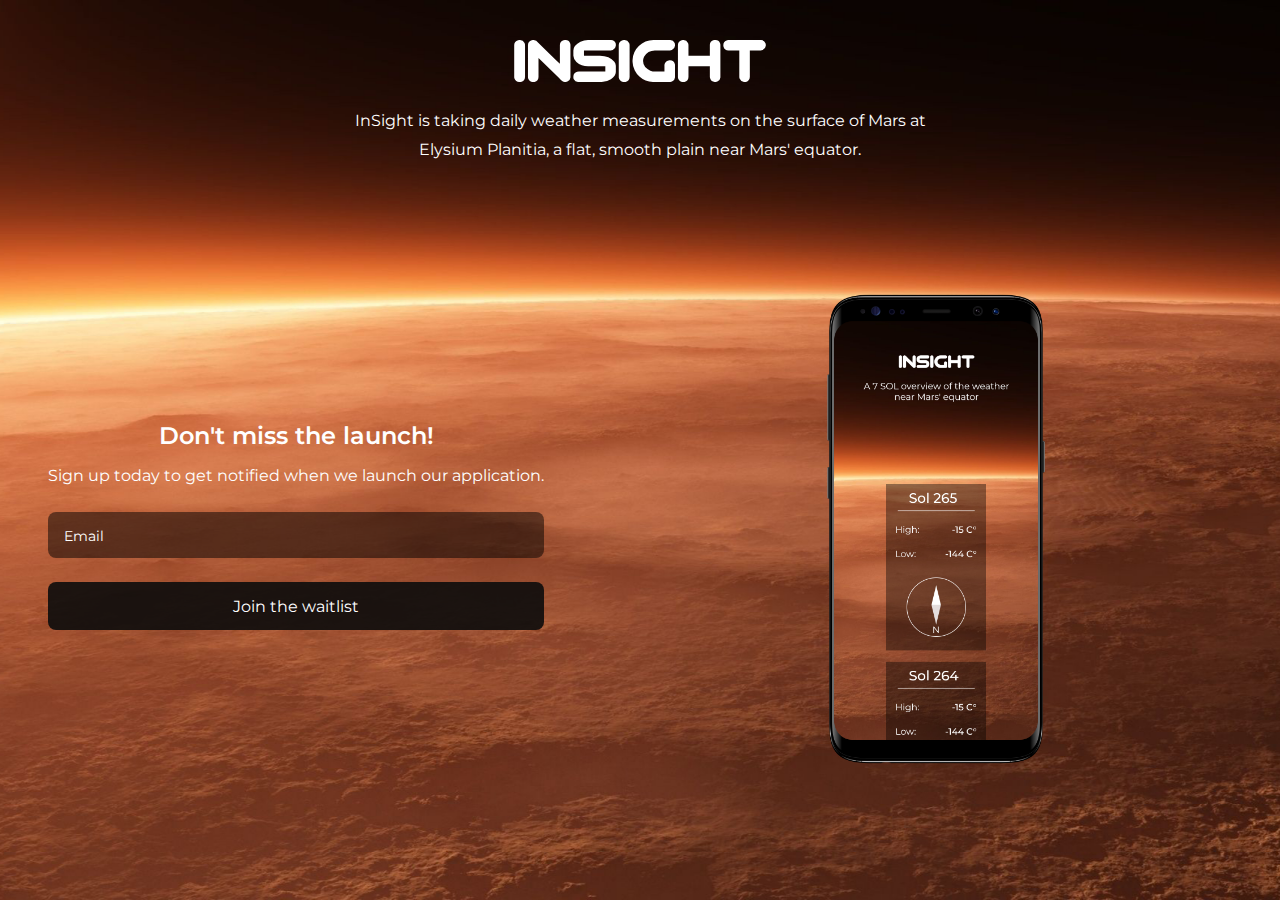
==== index.html @ 829d3c01 "fixing favicon not displaying on github pages" ====
<!DOCTYPE html>
<html lang="en">
  <head>
    <meta charset="UTF-8" />
    <meta name="viewport" content="width=device-width, initial-scale=1.0" />
    <meta http-equiv="X-UA-Compatible" content="ie=edge" />

    <!-- favicon -->
    <link rel="apple-touch-icon" sizes="180x180" href="/apple-touch-icon.png" />
    <link rel="icon" type="image/png" sizes="32x32" href="/favicon-32x32.png" />
    <link rel="icon" type="image/x-icon" sizes="32x32" href="/favicon-32x32.png" />
    <link rel="icon" type="image/png" sizes="16x16" href="/favicon-16x16.png" />
    <link rel="icon" type="image/x-icon" sizes="16x16" href="/favicon-16x16.png" />
    <link rel="manifest" href="/site.json" />
    <meta name="msapplication-TileColor" content="#ffffff" />
    <meta name="theme-color" content="#ffffff" />

    <!-- styling -->
    <link rel="stylesheet" href="css/normalize.css" />
    <link rel="stylesheet" href="css/screen.css" />

    <!-- font -->
    <link href="https://fonts.googleapis.com/css?family=Montserrat:400,600&display=swap" rel="stylesheet" />

    <!-- script -->
    <script src="./script/app.js"></script>
    <title>InSight</title>
  </head>
  <body>
    <section class="o-row u-pt-clear">
      <div class="o-container ">
        <h1>
          <svg class="c-logo" xmlns="http://www.w3.org/2000/svg" width="134.219" height="22.406" viewBox="0 0 134.219 22.406">
            <path
              id="Path_990"
              data-name="Path 990"
              d="M2.7-22.406h.422a2.772,2.772,0,0,1,2.391,1.594,2.665,2.665,0,0,1,.266,1.234V-2.687A2.788,2.788,0,0,1,3.625-.047,2.305,2.305,0,0,1,3.219,0H2.578A2.723,2.723,0,0,1,.188-1.719,2.13,2.13,0,0,1,0-2.516V-19.8a2.7,2.7,0,0,1,2.063-2.516A2.443,2.443,0,0,1,2.7-22.406Zm7.266,0h.406A3.438,3.438,0,0,1,12.828-21Q20.7-13.25,24.375-9.7v-9.7A2.86,2.86,0,0,1,26.3-22.281a2.72,2.72,0,0,1,.766-.125h.391a2.736,2.736,0,0,1,2.375,1.672,2.743,2.743,0,0,1,.172.8V-2.422a2.6,2.6,0,0,1-1.609,2.2A1.954,1.954,0,0,1,27.547,0h-.625q-1.2,0-2.984-2.078L12.969-12.8V-2.687A2.776,2.776,0,0,1,10.859-.047,2.06,2.06,0,0,1,10.469,0H9.844A2.667,2.667,0,0,1,7.516-1.719a2.293,2.293,0,0,1-.172-.8V-19.8a2.687,2.687,0,0,1,2-2.516A2.4,2.4,0,0,1,9.969-22.406Zm29.375,0h12.3a2.671,2.671,0,0,1,2.531,1.859,2.06,2.06,0,0,1,.047.391v.844a2.671,2.671,0,0,1-1.656,2.25,3.549,3.549,0,0,1-1.062.219H37.219v2.813h8.5q5.172,0,7.7,3.266a4.091,4.091,0,0,1,.8,2.078v3.344q0,1.953-2.625,3.844A9.609,9.609,0,0,1,46.656,0H34.016a2.7,2.7,0,0,1-2.234-1.453,2.028,2.028,0,0,1-.219-.844v-.609a2.687,2.687,0,0,1,2-2.516,3.478,3.478,0,0,1,1.031-.141H48.609V-8.375H39.625a9.524,9.524,0,0,1-6.453-2.344,4.674,4.674,0,0,1-1.609-3.266v-2.828q0-2.75,3.781-4.719A10.957,10.957,0,0,1,39.344-22.406Zm19.141,0h.422A2.772,2.772,0,0,1,61.3-20.812a2.666,2.666,0,0,1,.266,1.234V-2.687A2.788,2.788,0,0,1,59.406-.047,2.305,2.305,0,0,1,59,0h-.641a2.723,2.723,0,0,1-2.391-1.719,2.13,2.13,0,0,1-.187-.8V-19.8a2.7,2.7,0,0,1,2.063-2.516A2.443,2.443,0,0,1,58.484-22.406Zm15.8,0h8.953a2.835,2.835,0,0,1,2.375,1.625,3.76,3.76,0,0,1,.172.844v.625a2.626,2.626,0,0,1-1.687,2.25,2.782,2.782,0,0,1-1.031.219H75.531a6.784,6.784,0,0,0-6.25,3.391,5.326,5.326,0,0,0-.531,2.3q0,3.313,3.875,5.109a7.705,7.705,0,0,0,2.547.484h4.984V-8.375a2.881,2.881,0,0,1,1.75-2.953,2.079,2.079,0,0,1,.969-.234h.234a2.743,2.743,0,0,1,2.625,2.078,2.06,2.06,0,0,1,.047.391v6.672a2.6,2.6,0,0,1-1.609,2.2A1.954,1.954,0,0,1,83.328,0H74a11.244,11.244,0,0,1-7.219-2.953,10.926,10.926,0,0,1-2.453-3.219,10.214,10.214,0,0,1-1.2-4.594v-.828a10.886,10.886,0,0,1,3.344-7.547A11.407,11.407,0,0,1,74.281-22.406Zm15.688,0h.406A2.711,2.711,0,0,1,92.7-20.812a2.665,2.665,0,0,1,.266,1.234v5.594h11.406v-5.422a2.856,2.856,0,0,1,2.188-2.953,3.548,3.548,0,0,1,.5-.047h.391a2.736,2.736,0,0,1,2.375,1.672,2.743,2.743,0,0,1,.172.8V-2.422a2.6,2.6,0,0,1-1.609,2.2,1.954,1.954,0,0,1-.844.219h-.625a2.651,2.651,0,0,1-2.359-1.812A3.639,3.639,0,0,1,104.375-3V-8.422H92.969v5.734A2.776,2.776,0,0,1,90.859-.047,2.06,2.06,0,0,1,90.469,0h-.625a2.667,2.667,0,0,1-2.328-1.719,2.293,2.293,0,0,1-.172-.8V-19.8a2.687,2.687,0,0,1,2-2.516A2.4,2.4,0,0,1,89.969-22.406Zm24.219,0h17.484a2.736,2.736,0,0,1,2.375,1.672,2.743,2.743,0,0,1,.172.8v.625a2.626,2.626,0,0,1-1.687,2.25,2.782,2.782,0,0,1-1.031.219h-5.8V-2.609a2.74,2.74,0,0,1-2.047,2.563L123.2,0h-.625A2.663,2.663,0,0,1,120.3-1.672a2.749,2.749,0,0,1-.219-1.016V-16.844h-5.656a2.792,2.792,0,0,1-2.766-1.984,2.987,2.987,0,0,1-.094-.578V-19.8a2.687,2.687,0,0,1,2-2.516A2.4,2.4,0,0,1,114.188-22.406Z"
              transform="translate(0 22.406)"
              fill="#fff"
            />
          </svg>
        </h1>
        <div class="c-intro">
          <p class="c-intro-text">
            InSight is taking daily weather measurements on the surface of Mars at Elysium Planitia, a flat, smooth plain near Mars' equator.
          </p>
        </div>
      </div>
    </section>

    <section class="o-row o-row--body u-pt-clear u-text-align-center">
      <div class="o-container u-max-width--xl">
        <div class="o-layout o-layout--row-reverse o-layout--justify-center o-layout--align-center">
          <div class="o_layout__item u-1-of-2-bp2 ">
            <img class="c-mockup" src="./img/S8Mockup.png" alt="mockup" />
          </div>
          <div class="o_layout__item u-1-of-2-bp2 c-form o-layout--align-center">
            <form autocomplete="off" method="#">
              <h2 class="c-subtitle">Don't miss the launch!</h2>
              <p class="c-subtext">
                Sign up today to get notified when we launch our application.
              </p>
              <p class="c-form-field">
                <label class="c-label c-label--floating js-floating-label" for="username">
                  Email
                </label>
                <input class="c-input c-input--with-floating-label js-floating-input" type="email" name="username" id="username" required />
              </p>

              <input class="o-button-reset c-button" type="button" value="Join the waitlist" />
            </form>
          </div>
        </div>
      </div>
    </section>
  </body>
</html>
---- css/screen.css ----
/*------------------------------------*\
#FONTS
\*------------------------------------*/
@font-face {
  font-family: 'Zian';
  src: url('../fonts/Zian.ttf') format('ttf');
}

/*------------------------------------*\
#Variables
\*------------------------------------*/

:root {
  --global-color-alpha-light: #4f95ff;
  --global-color-alpha: #3385ff;
  --global-color-alpha-dark: #2e77e6;
  --global-color-alpha-x-dark: #1b4186;
  --global-color-alpha-transparent: #3385ffbf;
  --global-color-alpha-x-transparent: #3385ff4d;

  --global-color-neutral-xxxx-light: #f5f6fa;
  --global-color-neutral-xxx-light: #e2e3e7;
  --global-color-neutral-xx-light: #caccd4;
  --global-color-neutral-x-light: #b5b6c0;
  --global-color-neutral-light: #a0a1ad;
  --global-color-neutral: #8b8c9a;
  --global-color-neutral-dark: #757787;
  --global-color-neutral-x-dark: #606274;
  --global-color-neutral-xx-dark: #4b4c60;
  --global-color-neutral-xxx-dark: #35374d;
  --global-color-neutral-xxxx-dark: #20223a;
  --global-color-error: #ff3333;
  --global-color-error-transparent: #ff3333bf;
  --global-color-error-x-transparent: #ff33334d;

  /* global page settings */
  --global-page-color: var(--global-color-neutral-xxxx-dark);
  --global-page-backgroundColor: var(--global-color-neutral-xxxx-light);
  --global-selection-backgroundColor: var(--global-color-alpha);

  /* border radius */
  --global-borderRadius: 3px;
  --global-borderWidth: 1px;

  /* transitions */
  --global-transitionEasing-out: ease-out;
  --global-transitionEasing-out-cubic: cubic-bezier(0.22, 0.61, 0.36, 1);
  --global-transitionDuration-alpha: 0.1s;
  --global-transitionDuration-beta: 0.2s;
  --global-transitionDuration-gamma: 0.3s;

  /* Baseline settings */
  --global-baseline: 8px;
  --global-whitespace: calc(var(--global-baseline) * 3); /* = 24px */

  --global-whitespace-xs: calc(var(--global-baseline) * 0.5); /* = 4px */
  --global-whitespace-sm: calc(var(--global-baseline) * 1); /*  = 8px */
  --global-whitespace-md: calc(var(--global-baseline) * 2); /*  = 16px */
  --global-whitespace-lg: calc(var(--global-baseline) * 4); /*  = 32px */
  --global-whitespace-xl: calc(var(--global-whitespace) * 2); /*  = 48px */
  --global-whitespace-xxl: calc(var(--global-whitespace) * 3); /*  = 72px */

  /* forms */
  --global-label-color: var(--global-color-neutral-xx-dark);
  --global-placeholder-color: var(--global-color-neutral-x-light);
  --global-input-backgroundColor: White;
  --global-input-color: var(--global-color-neutral-xxxx-dark);
  --global-input-borderColor: var(--global-color-neutral-xxx-light);
  --global-input-hover-borderColor: var(--global-color-neutral-xx-light);
  --global-input-focus-borderColor: var(--global-color-alpha);
  --global-input-error-borderColor: var(--global-color-error);
  --global-input-focus-boxShadowSpread: 0 0 0 3px;
  --global-input-focus-boxShadowColor: var(--global-color-alpha-x-transparent);
  --global-input-error-boxShadowColor: var(--global-color-error-x-transparent);
}

@media (prefers-color-scheme: dark) {
  :root {
    --global-page-color: White;
    --global-page-backgroundColor: var(--global-color-neutral-xxxx-dark);

    --global-label-color: var(--global-color-neutral-xx-light);
    --global-placeholder-color: var(--global-color-neutral-dark);
    --global-input-backgroundColor: var(--global-color-neutral-xxxx-dark);
    --global-input-color: var(--global-color-neutral-xxxx-light);
    --global-input-borderColor: var(--global-input-backgroundColor);
    --global-input-hover-borderColor: var(--global-input-backgroundColor);
    --global-input-focus-borderColor: var(--global-input-backgroundColor);
    --global-input-focus-boxShadowColor: var(--global-color-alpha-transparent);
    --global-input-error-boxShadowColor: var(--global-color-error-transparent);
  }
}
/* CSS variables here */

/*------------------------------------*\
#GENERIC
\*------------------------------------*/

/*
    Generic: Page
    ---
    Global page styles + universal box-sizing:
*/

html {
  font-size: 16px;
  line-height: 1.5;
  font-family: 'Montserrat', Helvetica, arial, sans-serif;
  color: white;
  box-sizing: border-box;
  -webkit-font-smoothing: antialiased;
  -moz-osx-font-smoothing: grayscale;

  background-image: url('../img/marswallpaper.jpg');
  /* Background image is centered vertically and horizontally at all times */
  background-position: center center;

  /* Background image doesn't tile */
  background-repeat: no-repeat;

  /* Background image is fixed in the viewport so that it doesn't move when 
      the content's height is greater than the image's height */
  background-attachment: fixed;

  /* This is what makes the background image rescale based
      on the container's size */
  background-size: cover;

  /* Set a background color that will be displayed
      while the background image is loading */
  background-color: #464646;
}

*,
*:before,
*:after {
  box-sizing: inherit;
}

/*
* Remove text-shadow in selection highlight:
* https://twitter.com/miketaylr/status/12228805301
*
* Customize the background color to match your design.
*/

::-moz-selection {
  background: #3385ff;
  color: white;
  text-shadow: none;
}

::selection {
  background: #3385ff;
  color: white;
  text-shadow: none;
}

/*------------------------------------*\
#Elements
\*------------------------------------*/

/*
Elements: Images
---
Default markup for images to make them responsive
*/

img {
  max-width: 100%;
  vertical-align: top;
}

/*
    Elements: typography
    ---
    Default markup for typographic elements
*/

h1,
h2,
h3 {
  font-weight: 600;
}

h1 {
  font-size: 36px;
  line-height: 48px;
  margin: 0 0 24px;
  font-family: 'Zian', Helvetica, arial, sans-serif;
}

h2 {
  font-size: 32px;
  line-height: 40px;
  margin: 0 0 24px;
}

h3 {
  font-size: 26px;
  line-height: 32px;
  margin: 0 0 24px;
}

h4,
h5,
h6 {
  font-size: 20px;
  line-height: 24px;
  margin: 0 0 24px;
}

p,
ol,
ul,
dl,
table,
address,
figure {
  margin: 0 0 24px;
}

ul,
ol {
  padding-left: 24px;
}

li ul,
li ol {
  margin-bottom: 0;
}

blockquote {
  font-style: normal;
  font-size: 23px;
  line-height: 32px;
  margin: 0 0 24px;
}

blockquote * {
  font-size: inherit;
  line-height: inherit;
}

figcaption {
  font-weight: 400;
  font-size: 12px;
  line-height: 16px;
  margin-top: 8px;
}

hr {
  border: 0;
  height: 1px;
  background: white;
  margin-top: 8px;
  margin-bottom: 24px;
}

a {
  color: #3385ff;
  transition: all 0.1s ease-in-out;
}

a:visited,
a:active {
  color: hsla(216, 80, 100, 0.3);
}

a:hover,
a:focus {
  color: hsla(216, 80, 100, 0.3);
}

label,
input {
  display: block;
}

/*------------------------------------*\
#OBJECTS
\*------------------------------------*/

/*
    Object: Button reset
    ---
    Small button reset object
*/

.o-button-reset {
  border: none;
  margin: 0;
  padding: 0;
  width: auto;
  overflow: visible;
  background: transparent;

  /* inherit font & color from ancestor */
  color: inherit;
  font: inherit;

  /* Normalize `line-height`. Cannot be changed from `normal` in Firefox 4+. */
  line-height: normal;

  /* Corrects font smoothing for webkit */
  -webkit-font-smoothing: inherit;
  -moz-osx-font-smoothing: inherit;

  /* Corrects inability to style clickable `input` types in iOS */
  -webkit-appearance: none;
}

/*
    Objects: Row
    ---
    Creates a horizontal row that stretches the viewport and adds padding around children
*/

.o-row {
  position: relative;
  padding: 16px 16px 0;
}

.o-row--login {
  /* stuff here to align the card */
}
.o-row--body {
  /* min-height: 100vh; */
  display: flex;
  align-items: center;
}
@media (min-width: 768px) {
  .o-row--body {
    min-height: 70vh;
  }
}
.o-row--lg {
  padding-top: 48px;
  padding-bottom: 24px;
}

.o-row--xl {
  padding-top: 72px;
  padding-bottom: 48px;
}

@media (min-width: 768px) {
  .o-row {
    padding-left: 48px;
    padding-right: 48px;
  }
}

@media (min-width: 992px) {
  .o-row--xl {
    padding-top: 96px;
    padding-bottom: 72px;
  }
}

/*
    Objects: Container
    ---
    Creates a horizontal container that sets de global max-width
*/

.o-container {
  margin-left: auto;
  margin-right: auto;
  max-width: 79.5em; /* 79.5 * 16px = 1272 */
  width: 100%;
}

/*
    Objects: section
    ---
    Creates vertical whitespace between adjacent sections inside a row
*/

.o-section {
  position: relative;
}

.o-section + .o-section {
  padding-top: 24px;
}

@media (min-width: 768px) {
  .o-section--lg + .o-section--lg,
  .o-section--xl + .o-section--xl {
    padding-top: 48px;
  }
}

@media (min-width: 992px) {
  .o-section--xl + .o-section--xl {
    padding-top: 72px;
  }
}

/*
    Objects: Layout
    ---
    The layout object provides us with a column-style layout system. This object
    contains the basic structural elements, but classes should be complemented
    with width utilities
*/

.o-layout {
  display: -webkit-flex;
  display: -ms-flexbox;
  display: flex;
  flex-wrap: wrap;
}

.o-layout__item {
  width: 100%;
}

/* gutter modifiers, these affect o-layout__item too */

.o-layout--gutter {
  margin: 0 -12px;
}

.o-layout--gutter > .o-layout__item {
  padding: 0 12px;
}

.o-layout--gutter-sm {
  margin: 0 -6px;
}

.o-layout--gutter-sm > .o-layout__item {
  padding: 0 6px;
}

.o-layout--gutter-lg {
  margin: 0 -24px;
}

.o-layout--gutter-lg > .o-layout__item {
  padding: 0 24px;
}

.o-layout--gutter-xl {
  margin: 0 -48px;
}

.o-layout--gutter-xl > .o-layout__item {
  padding: 0 48px;
}

/* reverse horizontal row modifier */

.o-layout--row-reverse {
  flex-direction: row-reverse;
}

/* Horizontal alignment modifiers*/

.o-layout--justify-start {
  justify-content: flex-start;
}

.o-layout--justify-end {
  justify-content: flex-end;
}

.o-layout--justify-center {
  justify-content: center;
}

.o-layout--justify-space-around {
  justify-content: space-around;
}

.o-layout--justify-space-evenly {
  justify-content: space-evenly;
}

.o-layout--justify-space-between {
  justify-content: space-between;
}

/* Vertical alignment modifiers */

.o-layout--align-start {
  align-items: flex-start;
}

.o-layout--align-end {
  align-items: flex-end;
}

.o-layout--align-center {
  align-items: center;
}

.o-layout--align-baseline {
  align-items: baseline;
}

/* Vertical alignment modifiers that only work if there is one than one flex item */

.o-layout--align-content-start {
  align-content: start;
}

.o-layout--align-content-end {
  align-content: end;
}

.o-layout--align-content-center {
  align-content: center;
}

.o-layout--align-content-space-around {
  align-content: space-around;
}

.o-layout--align-content-space-between {
  align-content: space-between;
}

/*
    Objects: List
    ---
    Small reusable object to remove default list styling from lists
*/

.o-list {
  list-style: none;
  padding: 0;
}

/*
    Object: Button reset
    ---
    Small button reset object
*/

.o-button-reset {
  border: none;
  margin: 0;
  padding: 0;
  width: auto;
  overflow: visible;
  background: transparent;

  /* inherit font & color from ancestor */
  color: inherit;
  font: inherit;

  /* Normalize `line-height`. Cannot be changed from `normal` in Firefox 4+. */
  line-height: normal;

  /* Corrects font smoothing for webkit */
  -webkit-font-smoothing: inherit;
  -moz-osx-font-smoothing: inherit;

  /* Corrects inability to style clickable `input` types in iOS */
  -webkit-appearance: none;
}

/*------------------------------------*\
#COMPONENTS
\*------------------------------------*/
/*
    Component: arrow
*/

.c-arrow__next {
  margin-right: 16px;
}
.c-arrow__prev {
  margin-left: 16px;
}

/*
    Component: subtitle
*/
.c-subtitle {
  font-weight: 600;
  line-height: 24px;
  font-size: 24px;
  margin-bottom: 16px;
}

.c-subtext {
  width: 100%;
  /* min-width: 293px; */
}
@media (max-width: 320px) {
  .c-subtext {
    font-size: 14px;
    line-height: 16px;
  }
}

/*
    Component: mockup
    ---
  shows mockup of application
*/
.c-mockup {
  height: 316px;
  width: 144px;
  /* width: 100%;  */
  margin-bottom: 42px;
  /* display: flex;
  justify-content: center; */
}
@media (min-width: 768px) {
  .c-mockup {
    width: 232px;
    height: 509px;
  }
}

/*
    Component: intro-text
    ---
    Website intro text under the logo
*/
.c-intro {
  width: 100%;
  display: flex;
  justify-content: center;
}

.c-intro-text {
  font-size: 16px;
  line-height: 24px;
  text-align: center;
  margin-bottom: 72px;
  width: 100%;
}
@media (max-width: 320px) {
  .c-intro-text {
    font-size: 14px;
    line-height: 16px;
  }
}
@media (min-width: 768px) {
  .c-intro-text {
    width: 567px;
  }
}
@media (min-width: 768px) {
  .c-intro-text {
    line-height: 29px;
    width: 599px;
  }
}

/*
    Component: Logo
    ---
    Website main logo
*/

.c-logo {
  display: flex;
  align-items: center;
  justify-content: center;
  margin-top: 40px;
  margin-bottom: 16px;
  height: 24px;
  min-width: 100%;
}

@media (min-width: 768px) {
  .c-logo {
    height: 42px;
  }
}

@media (max-width: 320px) {
  .c-logo {
    margin-top: 32px;
  }
}

/*
    Component: Card
    ---
    Card with box shadow
*/

.c-card {
  overflow: hidden;
}

.c-card__body,
.c-card__footer {
  padding: 24px;
}

.c-card__footer {
  border-top: 1px solid #e2e3e7;
  color: #757787;
}

.c-card__title {
  font-size: 18px;
}

.c-card__body > *:last-child,
.c-card__footer > *:last-child,
.c-card__body > *:last-child > *:last-child,
.c-card__footer > *:last-child > *:last-child {
  margin-bottom: 0;
}

@media (min-width: 27em) {
  .c-card__body {
    padding: 48px;
  }
  .c-card__title {
    margin-bottom: 48px;
  }
}

/*
    Component: compass
    ---
    Everything related to the compass shown on weather page
*/
.c-compass {
  margin-top: 32px;
  transform: rotate(-90deg);
}

/*
    Component: weather
    ---
    Everything related to weather messages
*/

.c-weather {
  /* margin-top: 40px;
  margin-bottom: 8px; */
}

.c-weather-body {
  background-color: rgba(0, 0, 0, 0.4);

  padding: 16px;
  min-width: 184px;
  min-height: 182px;
  margin-bottom: 24px;
}

#previous,
#next {
  display: none;
}

.c-slider__circles {
  display: none;
}

@media (min-width: 992px) {
  .c-slider {
    display: flex;
    justify-content: space-evenly;
    height: 100%;
    width: 100%;
  }
  #previous,
  #next {
    display: block;
    fill: white;
  }

  .c-slider__circles {
    display: block;
  }

  .header {
    grid-area: header;
  }
  .c-weather {
    display: grid;
    grid-template-columns: auto auto auto;
    grid-template-areas: 'header header header';
    justify-items: center;
  }
}
.c-weather-body {
  margin-top: 24px;
  margin-right: 24px;
  margin-left: 24px;
}

.c-weather-header {
  font-size: 24px;
  font-weight: 500;
  line-height: 29px;
}

.c-weather-subheader {
  font-size: 16px;
  line-height: 19px;
}

.c-weather-high,
.c-weather-low,
.c-weather-average {
  font-size: 16px;
  line-height: 19px;
  display: flex;
  justify-content: space-between;
}

.c-weather-low {
  margin-top: 8px;
  margin-bottom: 24px;
}

/*
    Component: Forms
    ---
    Everything form related here
*/
.c-form {
  /* min-height: 70vh; */
  display: flex;
}

.c-form-field {
  position: relative;
}

.c-form-field--option {
  display: flex;
  align-items: center;
}

/*
    Component: Input
    ---
    Class to put on all input="text" like form inputs
*/

.c-input {
  --input-transition: all var(--global-transitionDuration-alpha) var(--global-transitionEasing-out);
  -webkit-appearance: none;
  -moz-appearance: none;
  appearance: none;
  width: 100%;

  border-radius: 8px;
  border: hidden 1px;

  background-color: rgba(0, 0, 0, 0.5);
  color: white;

  font-family: inherit;
  font-size: 16px;
  line-height: calc(var(--global-baseline) * 3);

  padding: calc(var(--global-baseline) * 1.5 - var(--global-borderWidth)) var(--global-whitespace-md);

  outline: none;
  transition: var(--input-transition);
  margin-bottom: 8px;
}

.c-input:hover {
  border-color: var(--input-hover-borderColor, var(--global-input-hover-borderColor));
}

.c-input:focus,
.c-input:active {
  border-color: black;
  box-shadow: var(--global-input-focus-boxShadowSpread) rgba(0, 0, 0, 0.5);
}

/*
Input password with toggle checkbox on top of it needs
more padding on the right to avoid overlap
*/

.c-input--password-with-toggle {
  padding-right: 52px;
}

/* input password with floating label */

.c-input--with-floating-label:focus {
  box-shadow: 0 0 0 1px rgba(0, 0, 0, 0.5);
}

/* option input for checkboxes and radio buttons */

.c-option {
  margin-right: var(--global-whitespace-sm);
}

/*
    Component: Label
    ---
    Class to put on all form labels
*/

.c-label {
  margin-bottom: 0;
  font-size: 14px;
  padding-bottom: var(--global-whitespace-sm);
  line-height: calc(var(--global-baseline) * 2);
  color: white;
  font-family: 'Montserrat', Helvetica, arial, sans-serif;
}

.c-label--option {
  padding-bottom: 0;
}

.c-label__error-message {
  font-weight: 600;
  float: right;
  display: none;
}

.c-label__error-message.is-visible {
  display: block;
}

.c-label--floating {
  position: absolute;
  top: calc(var(--global-baseline) * 2);
  left: var(--global-whitespace-sm);
  padding: 0 var(--global-whitespace-sm);
  background-color: transparent;
  transition: transform var(--global-transitionDuration-alpha) var(--global-transitionEasing-out);
  z-index: 1;
}

.is-floating,
.c-form-field:focus-within .c-label--floating {
  transform: translateY(calc(var(--global-baseline) * -3));
}

@media (prefers-color-scheme: dark) {
  .c-label--floating {
    --label--floating-backgroundColor: transparent;
  }
}

/*
    Component: Button
    ---
    Class to put on form buttons or
*/

.c-button {
  font-size: 16px;
  font-weight: 400;

  height: 48px;

  border: none;
  outline: none;
  border-radius: 8px;

  background-color: rgba(12, 12, 12, 0.9);
  color: #fff;

  padding: calc(var(--global-baseline) * 1.5 - var(--button-borderWidth, var(--global-borderWidth))) var(--global-whitespace-md);

  line-height: 21px;

  width: 100%;

  transition: all var(--global-transitionDuration-alpha) var(--global-transitionEasing-out);

  margin-bottom: 48px;
}

.c-button:hover {
  background-color: rgba(30, 30, 30, 0.9);
}

.c-button:focus {
  background-color: rgba(5, 5, 5, 0.9);
}

.c-button:active {
  background-color: black;
}

/*------------------------------------*\
#UTILITIES
\*------------------------------------*/

/*
    Utilities: color
    ---
    Utility classes to put specific colors onto elements
*/

.u-color-neutral-base {
  color: Silver;
}

.u-color-neutral-dark {
  color: Black;
}

/*
    Utilities: spacing
    ---
    Utility classes to put specific margins and paddings onto elements
*/

.u-pt-clear {
  padding-top: 0 !important;
}

.u-mb-clear {
  margin-bottom: 0 !important;
}

.u-mb-xs {
  margin-bottom: 4px !important;
}

.u-mb-sm {
  margin-bottom: 8px !important;
}

.u-mb-md {
  margin-bottom: 16px !important;
}

.u-mb-lg {
  margin-bottom: 32px !important;
}

.u-mb-xl {
  margin-bottom: 48px !important;
}

/*
    Utilities: max-width
    ---
    Utility classes to put specific max widths onto elements
*/

.u-max-width-xs {
  max-width: 27em !important;
}

.u-max-width-sm {
  max-width: 39em !important;
}

.u-max-width-md {
  max-width: 50em !important;
}

.u-max-width-lg {
  max-width: 63.5em !important;
}

.u-max-width-none {
  max-width: none !important;
}

/*
    Utilities: align
    ---
    Utility classes align text or components
*/

.u-text-align-center {
  text-align: center;
}

.u-align-center {
  margin: 0 auto;
}

/*
    Utilities: text
    Utility classes to create smaller or bigger test
*/

.u-text-sm {
  font-size: 14px;
}

/*
    Utility: Widths
    ---
    Utility classes to put specific widths onto elements
    Will be mostly used on o-layout__item
*/

.u-width-auto {
  width: auto !important;
}

.u-1-of-2 {
  width: 50% !important;
}

.u-1-of-3 {
  width: 33.3333333333% !important;
}

.u-2-of-3 {
  width: 66.6666666667% !important;
}

.u-1-of-4 {
  width: 25% !important;
}

.u-3-of-4 {
  width: 75% !important;
}

.u-1-of-5 {
  width: 20% !important;
}

.u-2-of-5 {
  width: 40% !important;
}

.u-3-of-5 {
  width: 60% !important;
}

.u-4-of-5 {
  width: 80% !important;
}

.u-1-of-6 {
  width: 16.6666666667% !important;
}

.u-5-of-6 {
  width: 83.3333333333% !important;
}

@media (min-width: 576px) {
  .u-1-of-2-bp1 {
    width: 50% !important;
  }
  .u-1-of-3-bp1 {
    width: 33.3333333333% !important;
  }
  .u-2-of-3-bp1 {
    width: 66.6666666667% !important;
  }
  .u-1-of-4-bp1 {
    width: 25% !important;
  }
  .u-3-of-4-bp1 {
    width: 75% !important;
  }
  .u-1-of-5-bp1 {
    width: 20% !important;
  }
  .u-2-of-5-bp1 {
    width: 40% !important;
  }
  .u-3-of-5-bp1 {
    width: 60% !important;
  }
  .u-4-of-5-bp1 {
    width: 80% !important;
  }
  .u-1-of-6-bp1 {
    width: 16.6666666667% !important;
  }
  .u-5-of-6-bp1 {
    width: 83.3333333333% !important;
  }
}

@media (min-width: 768px) {
  .u-1-of-2-bp2 {
    width: 50% !important;
  }
  .u-1-of-3-bp2 {
    width: 33.3333333333% !important;
  }
  .u-2-of-3-bp2 {
    width: 66.6666666667% !important;
  }
  .u-1-of-4-bp2 {
    width: 25% !important;
  }
  .u-3-of-4-bp2 {
    width: 75% !important;
  }
  .u-1-of-5-bp2 {
    width: 20% !important;
  }
  .u-2-of-5-bp2 {
    width: 40% !important;
  }
  .u-3-of-5-bp2 {
    width: 60% !important;
  }
  .u-4-of-5-bp2 {
    width: 80% !important;
  }
  .u-1-of-6-bp2 {
    width: 16.6666666667% !important;
  }
  .u-5-of-6-bp2 {
    width: 83.3333333333% !important;
  }
}

@media (min-width: 992px) {
  .u-1-of-2-bp3 {
    width: 50% !important;
  }
  .u-1-of-3-bp3 {
    width: 33.3333333333% !important;
  }
  .u-2-of-3-bp3 {
    width: 66.6666666667% !important;
  }
  .u-1-of-4-bp3 {
    width: 25% !important;
  }
  .u-3-of-4-bp3 {
    width: 75% !important;
  }
  .u-1-of-5-bp3 {
    width: 20% !important;
  }
  .u-2-of-5-bp3 {
    width: 40% !important;
  }
  .u-3-of-5-bp3 {
    width: 60% !important;
  }
  .u-4-of-5-bp3 {
    width: 80% !important;
  }
  .u-1-of-6-bp3 {
    width: 16.6666666667% !important;
  }
  .u-5-of-6-bp3 {
    width: 83.3333333333% !important;
  }
}

@media (min-width: 1200px) {
  .u-1-of-2-bp4 {
    width: 50% !important;
  }
  .u-1-of-3-bp4 {
    width: 33.3333333333% !important;
  }
  .u-2-of-3-bp4 {
    width: 66.6666666667% !important;
  }
  .u-1-of-4-bp4 {
    width: 25% !important;
  }
  .u-3-of-4-bp4 {
    width: 75% !important;
  }
  .u-1-of-5-bp4 {
    width: 20% !important;
  }
  .u-2-of-5-bp4 {
    width: 40% !important;
  }
  .u-3-of-5-bp4 {
    width: 60% !important;
  }
  .u-4-of-5-bp4 {
    width: 80% !important;
  }
  .u-1-of-6-bp4 {
    width: 16.6666666667% !important;
  }
  .u-5-of-6-bp4 {
    width: 83.3333333333% !important;
  }
}

/*------------------------------------*\
#MEDIA
\*------------------------------------*/

/*
    Media Queries
    ---
    EXAMPLE Media Queries for Responsive Design.
    These examples override the primary ('mobile first') styles.
    USE THEM INLINE!
*/

/* Extra small devices (portrait phones, less than 576px)
No media query since this is the default in mobile first design
*/

/* Small devices (landscape phones, 576px and up)
@media (min-width: 576px) {}
*/

/* Medium devices (tablets, 768px and up)
@media (min-width: 768px) {}
*/

/* Large devices (landscape tablets, desktops, 992px and up)
@media (min-width: 992px) {}
*/

/* Extra large devices (large desktops, 1200px and up)
@media (min-width: 1200px) {}
*/

/*
    Print styles.
    ---
    Inlined to avoid the additional HTTP request:
    http://www.phpied.com/delay-loading-your-print-css/
*/

@media print {
  *,
  *:before,
  *:after {
    background: transparent !important;
    color: #000 !important;
    /* Black prints faster:
        http://www.sanbeiji.com/archives/953 */
    box-shadow: none !important;
    text-shadow: none !important;
  }
  a,
  a:visited {
    text-decoration: underline;
  }
  a[href]:after {
    content: ' (' attr(href) ')';
  }
  abbr[title]:after {
    content: ' (' attr(title) ')';
  }
  /*
    * Don't show links that are fragment identifiers,
    * or use the `javascript:` pseudo protocol
    */
  a[href^='#']:after,
  a[href^='javascript:']:after {
    content: '';
  }
  pre {
    white-space: pre-wrap !important;
  }
  pre,
  blockquote {
    border: 1px solid #999;
    page-break-inside: avoid;
  }
  /*
    * Printing Tables:
    * http://css-discuss.incutio.com/wiki/Printing_Tables
    */
  thead {
    display: table-header-group;
  }
  tr,
  img {
    page-break-inside: avoid;
  }
  p,
  h2,
  h3 {
    orphans: 3;
    widows: 3;
  }
  h2,
  h3 {
    page-break-after: avoid;
  }
}
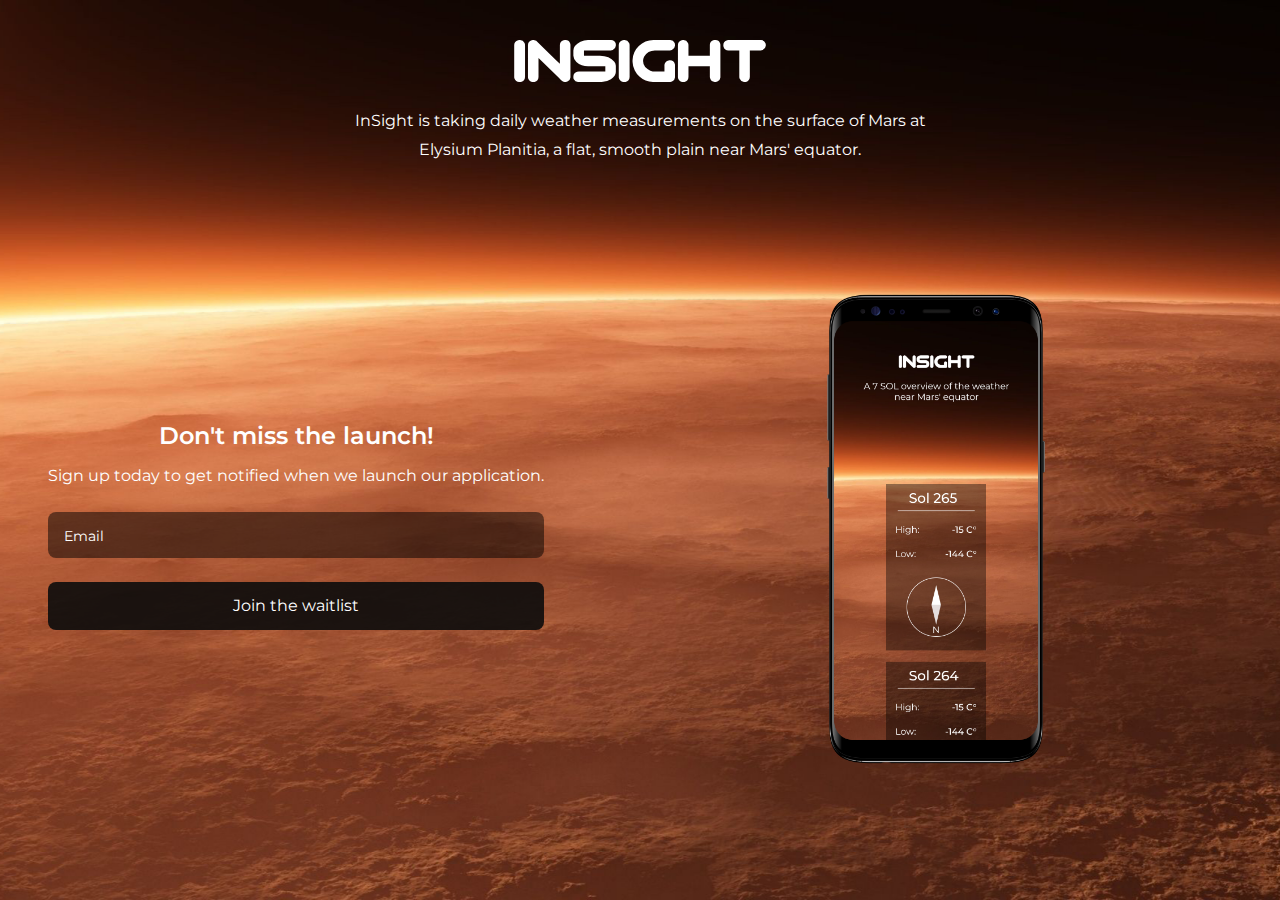
==== commit 1c4e601d: "form validation" ====
--- a/index.html
+++ b/index.html
@@ -4,27 +4,27 @@
     <meta charset="UTF-8" />
     <meta name="viewport" content="width=device-width, initial-scale=1.0" />
     <meta http-equiv="X-UA-Compatible" content="ie=edge" />
-
+    <meta name="description" content="A site to view the weather measurement on Mars" />
     <!-- favicon -->
+    <link rel="shortcut icon" type="image/x-icon" href="favicon.ico" />
     <link rel="apple-touch-icon" sizes="180x180" href="/apple-touch-icon.png" />
     <link rel="icon" type="image/png" sizes="32x32" href="/favicon-32x32.png" />
-    <link rel="icon" type="image/x-icon" sizes="32x32" href="/favicon-32x32.png" />
     <link rel="icon" type="image/png" sizes="16x16" href="/favicon-16x16.png" />
-    <link rel="icon" type="image/x-icon" sizes="16x16" href="/favicon-16x16.png" />
-    <link rel="manifest" href="/site.json" />
     <meta name="msapplication-TileColor" content="#ffffff" />
     <meta name="theme-color" content="#ffffff" />
-
     <!-- styling -->
     <link rel="stylesheet" href="css/normalize.css" />
     <link rel="stylesheet" href="css/screen.css" />
-
     <!-- font -->
     <link href="https://fonts.googleapis.com/css?family=Montserrat:400,600&display=swap" rel="stylesheet" />
-
     <!-- script -->
     <script src="./script/app.js"></script>
     <title>InSight</title>
+    <!-- show link to site nicely :) -->
+    <meta property="og:image" content="./img/marswallpaper.jpg" />
+    <meta property="og:type" content="website" />
+    <meta property="og:title" content="Insight" />
+    <meta property="og:url" content="https://jonas-d-m.github.io/Eindopdracht_interaction_design/"
   </head>
   <body>
     <section class="o-row u-pt-clear">
@@ -55,19 +55,22 @@
             <img class="c-mockup" src="./img/S8Mockup.png" alt="mockup" />
           </div>
           <div class="o_layout__item u-1-of-2-bp2 c-form o-layout--align-center">
-            <form autocomplete="off" method="#">
+            <form autocomplete="off">
               <h2 class="c-subtitle">Don't miss the launch!</h2>
               <p class="c-subtext">
                 Sign up today to get notified when we launch our application.
               </p>
-              <p class="c-form-field">
+              <p class="c-form-field js-username-field">
                 <label class="c-label c-label--floating js-floating-label" for="username">
                   Email
                 </label>
-                <input class="c-input c-input--with-floating-label js-floating-input" type="email" name="username" id="username" required />
+                <span class="c-label__error-message js-username-error-message">
+                  This field is required
+                </span>
+                <input class="c-input js-username-input c-input--with-floating-label js-floating-input" type="email" name="username" id="username" required />
               </p>
 
-              <input class="o-button-reset c-button" type="button" value="Join the waitlist" />
+              <button class="o-button-reset c-button js-sign-in-button">Join the waitlist</button>
             </form>
           </div>
         </div>
@@ -75,3 +78,5 @@
     </section>
   </body>
 </html>
+
+</div>--- a/css/screen.css
+++ b/css/screen.css
@@ -11,10 +11,7 @@
 \*------------------------------------*/
 
 :root {
-  --global-color-alpha-light: #4f95ff;
   --global-color-alpha: #3385ff;
-  --global-color-alpha-dark: #2e77e6;
-  --global-color-alpha-x-dark: #1b4186;
   --global-color-alpha-transparent: #3385ffbf;
   --global-color-alpha-x-transparent: #3385ff4d;
 
@@ -22,16 +19,12 @@
   --global-color-neutral-xxx-light: #e2e3e7;
   --global-color-neutral-xx-light: #caccd4;
   --global-color-neutral-x-light: #b5b6c0;
-  --global-color-neutral-light: #a0a1ad;
-  --global-color-neutral: #8b8c9a;
+
   --global-color-neutral-dark: #757787;
-  --global-color-neutral-x-dark: #606274;
   --global-color-neutral-xx-dark: #4b4c60;
-  --global-color-neutral-xxx-dark: #35374d;
   --global-color-neutral-xxxx-dark: #20223a;
   --global-color-error: #ff3333;
-  --global-color-error-transparent: #ff3333bf;
-  --global-color-error-x-transparent: #ff33334d;
+  --global-input-error-borderColor: #ff3333;
 
   /* global page settings */
   --global-page-color: var(--global-color-neutral-xxxx-dark);
@@ -44,18 +37,15 @@
 
   /* transitions */
   --global-transitionEasing-out: ease-out;
-  --global-transitionEasing-out-cubic: cubic-bezier(0.22, 0.61, 0.36, 1);
   --global-transitionDuration-alpha: 0.1s;
-  --global-transitionDuration-beta: 0.2s;
-  --global-transitionDuration-gamma: 0.3s;
 
   /* Baseline settings */
   --global-baseline: 8px;
-  --global-whitespace: calc(var(--global-baseline) * 3); /* = 24px */
 
   --global-whitespace-xs: calc(var(--global-baseline) * 0.5); /* = 4px */
   --global-whitespace-sm: calc(var(--global-baseline) * 1); /*  = 8px */
   --global-whitespace-md: calc(var(--global-baseline) * 2); /*  = 16px */
+  --global-whitespace: calc(var(--global-baseline) * 3); /* = var(--global-whitespace) */
   --global-whitespace-lg: calc(var(--global-baseline) * 4); /*  = 32px */
   --global-whitespace-xl: calc(var(--global-whitespace) * 2); /*  = 48px */
   --global-whitespace-xxl: calc(var(--global-whitespace) * 3); /*  = 72px */
@@ -74,24 +64,6 @@
   --global-input-error-boxShadowColor: var(--global-color-error-x-transparent);
 }
 
-@media (prefers-color-scheme: dark) {
-  :root {
-    --global-page-color: White;
-    --global-page-backgroundColor: var(--global-color-neutral-xxxx-dark);
-
-    --global-label-color: var(--global-color-neutral-xx-light);
-    --global-placeholder-color: var(--global-color-neutral-dark);
-    --global-input-backgroundColor: var(--global-color-neutral-xxxx-dark);
-    --global-input-color: var(--global-color-neutral-xxxx-light);
-    --global-input-borderColor: var(--global-input-backgroundColor);
-    --global-input-hover-borderColor: var(--global-input-backgroundColor);
-    --global-input-focus-borderColor: var(--global-input-backgroundColor);
-    --global-input-focus-boxShadowColor: var(--global-color-alpha-transparent);
-    --global-input-error-boxShadowColor: var(--global-color-error-transparent);
-  }
-}
-/* CSS variables here */
-
 /*------------------------------------*\
 #GENERIC
 \*------------------------------------*/
@@ -186,28 +158,28 @@
 h1 {
   font-size: 36px;
   line-height: 48px;
-  margin: 0 0 24px;
+  margin: 0 0 var(--global-whitespace);
   font-family: 'Zian', Helvetica, arial, sans-serif;
 }
 
 h2 {
   font-size: 32px;
   line-height: 40px;
-  margin: 0 0 24px;
+  margin: 0 0 var(--global-whitespace);
 }
 
 h3 {
   font-size: 26px;
   line-height: 32px;
-  margin: 0 0 24px;
+  margin: 0 0 var(--global-whitespace);
 }
 
 h4,
 h5,
 h6 {
   font-size: 20px;
-  line-height: 24px;
-  margin: 0 0 24px;
+  line-height: var(--global-whitespace);
+  margin: 0 0 var(--global-whitespace);
 }
 
 p,
@@ -217,12 +189,12 @@
 table,
 address,
 figure {
-  margin: 0 0 24px;
+  margin: 0 0 var(--global-whitespace);
 }
 
 ul,
 ol {
-  padding-left: 24px;
+  padding-left: var(--global-whitespace);
 }
 
 li ul,
@@ -234,7 +206,7 @@
   font-style: normal;
   font-size: 23px;
   line-height: 32px;
-  margin: 0 0 24px;
+  margin: 0 0 var(--global-whitespace);
 }
 
 blockquote * {
@@ -254,7 +226,7 @@
   height: 1px;
   background: white;
   margin-top: 8px;
-  margin-bottom: 24px;
+  margin-bottom: var(--global-whitespace);
 }
 
 a {
@@ -336,7 +308,7 @@
 }
 .o-row--lg {
   padding-top: 48px;
-  padding-bottom: 24px;
+  padding-bottom: var(--global-whitespace);
 }
 
 .o-row--xl {
@@ -382,7 +354,7 @@
 }
 
 .o-section + .o-section {
-  padding-top: 24px;
+  padding-top: var(--global-whitespace);
 }
 
 @media (min-width: 768px) {
@@ -436,11 +408,11 @@
 }
 
 .o-layout--gutter-lg {
-  margin: 0 -24px;
+  margin: 0 -var(--global-whitespace);
 }
 
 .o-layout--gutter-lg > .o-layout__item {
-  padding: 0 24px;
+  padding: 0 var(--global-whitespace);
 }
 
 .o-layout--gutter-xl {
@@ -569,6 +541,9 @@
 /*
     Component: arrow
 */
+.c-arrow {
+  cursor: pointer;
+}
 
 .c-arrow__next {
   margin-right: 16px;
@@ -582,15 +557,15 @@
 */
 .c-subtitle {
   font-weight: 600;
-  line-height: 24px;
-  font-size: 24px;
-  margin-bottom: 16px;
+  line-height: var(--global-whitespace);
+  font-size: var(--global-whitespace);
+  margin-bottom: var(--global-whitespace-md);
 }
 
 .c-subtext {
   width: 100%;
-  /* min-width: 293px; */
-}
+}
+/* only for iPhone 5S and SE :) */
 @media (max-width: 320px) {
   .c-subtext {
     font-size: 14px;
@@ -606,10 +581,7 @@
 .c-mockup {
   height: 316px;
   width: 144px;
-  /* width: 100%;  */
   margin-bottom: 42px;
-  /* display: flex;
-  justify-content: center; */
 }
 @media (min-width: 768px) {
   .c-mockup {
@@ -630,16 +602,16 @@
 }
 
 .c-intro-text {
-  font-size: 16px;
-  line-height: 24px;
+  line-height: var(--global-whitespace);
   text-align: center;
-  margin-bottom: 72px;
+  margin-bottom: var(--global-whitespace-xxl);
   width: 100%;
 }
+/* only for iPhone 5 and SE */
 @media (max-width: 320px) {
   .c-intro-text {
     font-size: 14px;
-    line-height: 16px;
+    line-height: var(--global-whitespace-md);
   }
 }
 @media (min-width: 768px) {
@@ -665,8 +637,8 @@
   align-items: center;
   justify-content: center;
   margin-top: 40px;
-  margin-bottom: 16px;
-  height: 24px;
+  margin-bottom: var(--global-whitespace-md);
+  height: var(--global-whitespace);
   min-width: 100%;
 }
 
@@ -678,7 +650,7 @@
 
 @media (max-width: 320px) {
   .c-logo {
-    margin-top: 32px;
+    margin-top: var(--global-whitespace-lg);
   }
 }
 
@@ -694,7 +666,7 @@
 
 .c-card__body,
 .c-card__footer {
-  padding: 24px;
+  padding: var(--global-whitespace);
 }
 
 .c-card__footer {
@@ -729,7 +701,76 @@
 */
 .c-compass {
   margin-top: 32px;
-  transform: rotate(-90deg);
+  /* transform: rotate(-90deg); */
+}
+
+/*
+    Component: Loader
+    ---
+    Loader boxes for site
+*/
+
+.c-loader-box {
+  justify-items: center;
+}
+
+@-webkit-keyframes placeHolderShimmer {
+  0% {
+    background-position: 0% 51%;
+  }
+  50% {
+    background-position: 100% 50%;
+  }
+  100% {
+    background-position: 0% 51%;
+  }
+}
+@-moz-keyframes placeHolderShimmer {
+  0% {
+    background-position: 0% 51%;
+  }
+  50% {
+    background-position: 100% 50%;
+  }
+  100% {
+    background-position: 0% 51%;
+  }
+}
+@keyframes placeHolderShimmer {
+  0% {
+    background-position: 0% 51%;
+  }
+  50% {
+    background-position: 100% 50%;
+  }
+  100% {
+    background-position: 0% 51%;
+  }
+}
+
+.c-loader {
+  min-height: 375px;
+  min-width: 184px;
+  padding: var(--global-whitespace-md);
+  margin: var(--global-whitespace);
+
+  /* animation stuff */
+  background: linear-gradient(271deg, #000000, #3b3b3b);
+  background-size: 400% 400%;
+
+  -webkit-animation: placeHolderShimmer 1s ease infinite;
+  -moz-animation: placeHolderShimmer 1s ease infinite;
+  animation: placeHolderShimmer 1s ease infinite;
+  opacity: 0.4;
+}
+
+@media (min-width: 992px) {
+  .c-loader-box {
+    display: grid;
+    grid-template-columns: auto auto auto;
+    grid-template-areas: 'header header header';
+    justify-items: center;
+  }
 }
 
 /*
@@ -737,23 +778,17 @@
     ---
     Everything related to weather messages
 */
-
-.c-weather {
-  /* margin-top: 40px;
-  margin-bottom: 8px; */
-}
 
 .c-weather-body {
   background-color: rgba(0, 0, 0, 0.4);
 
-  padding: 16px;
+  padding: var(--global-whitespace-md);
   min-width: 184px;
   min-height: 182px;
-  margin-bottom: 24px;
-}
-
-#previous,
-#next {
+  margin-bottom: var(--global-whitespace);
+}
+
+.c-arrow {
   display: none;
 }
 
@@ -762,14 +797,17 @@
 }
 
 @media (min-width: 992px) {
+  .c-weather__secondpage {
+    display: none;
+  }
   .c-slider {
     display: flex;
     justify-content: space-evenly;
     height: 100%;
     width: 100%;
   }
-  #previous,
-  #next {
+
+  .c-arrow {
     display: block;
     fill: white;
   }
@@ -778,9 +816,6 @@
     display: block;
   }
 
-  .header {
-    grid-area: header;
-  }
   .c-weather {
     display: grid;
     grid-template-columns: auto auto auto;
@@ -789,19 +824,18 @@
   }
 }
 .c-weather-body {
-  margin-top: 24px;
-  margin-right: 24px;
-  margin-left: 24px;
+  margin-top: var(--global-whitespace);
+  margin-right: var(--global-whitespace);
+  margin-left: var(--global-whitespace);
 }
 
 .c-weather-header {
-  font-size: 24px;
+  font-size: var(--global-whitespace);
   font-weight: 500;
   line-height: 29px;
 }
 
 .c-weather-subheader {
-  font-size: 16px;
   line-height: 19px;
 }
 
@@ -815,8 +849,8 @@
 }
 
 .c-weather-low {
-  margin-top: 8px;
-  margin-bottom: 24px;
+  margin-top: var(--global-baseline);
+  margin-bottom: var(--global-whitespace);
 }
 
 /*
@@ -836,6 +870,10 @@
 .c-form-field--option {
   display: flex;
   align-items: center;
+}
+
+.has-error {
+  --error-message-display: flex;
 }
 
 /*
@@ -921,11 +959,7 @@
 .c-label__error-message {
   font-weight: 600;
   float: right;
-  display: none;
-}
-
-.c-label__error-message.is-visible {
-  display: block;
+  display: var(--error-message-display, none);
 }
 
 .c-label--floating {
@@ -959,7 +993,7 @@
   font-size: 16px;
   font-weight: 400;
 
-  height: 48px;
+  height: var(--global-whitespace-xl);
 
   border: none;
   outline: none;
@@ -970,13 +1004,13 @@
 
   padding: calc(var(--global-baseline) * 1.5 - var(--button-borderWidth, var(--global-borderWidth))) var(--global-whitespace-md);
 
-  line-height: 21px;
+  line-height: calc(var(--global-baseline) * 3);
 
   width: 100%;
 
   transition: all var(--global-transitionDuration-alpha) var(--global-transitionEasing-out);
 
-  margin-bottom: 48px;
+  margin-bottom: var(--global-whitespace-xl);
 }
 
 .c-button:hover {
